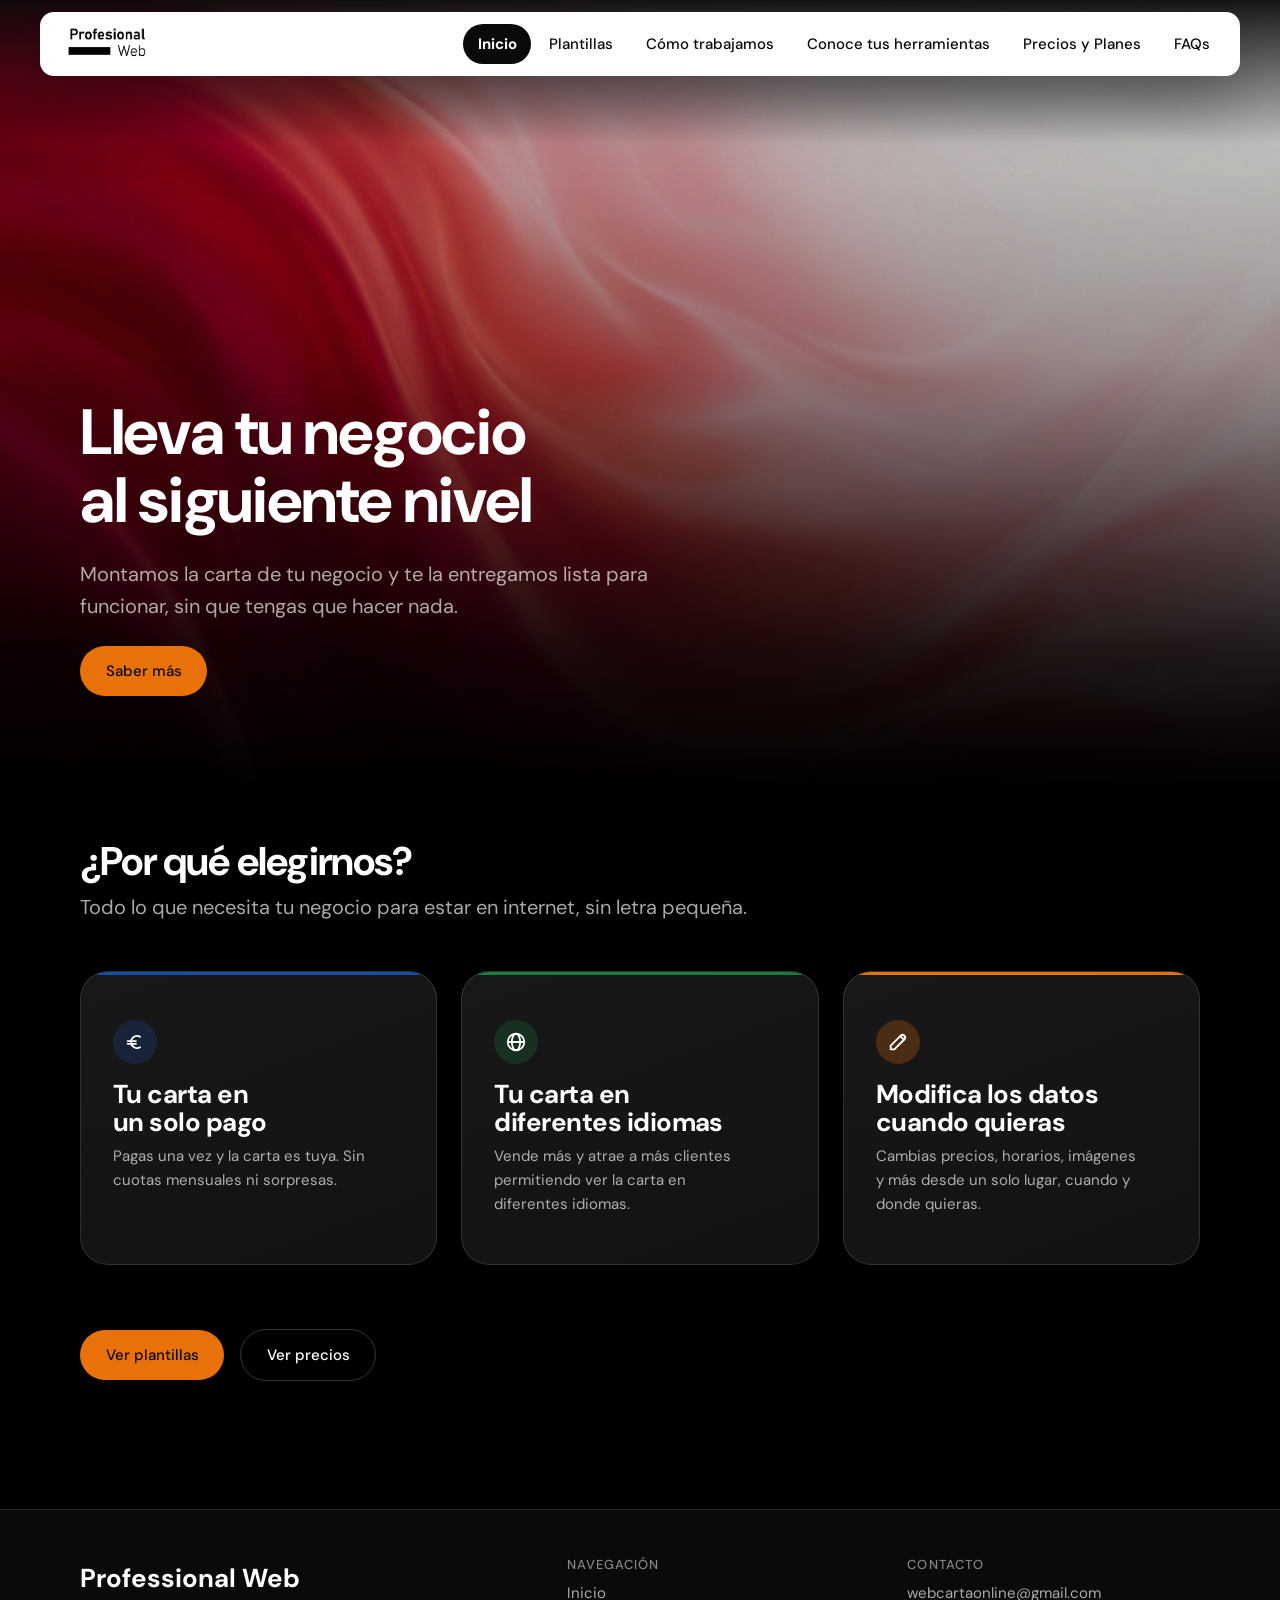
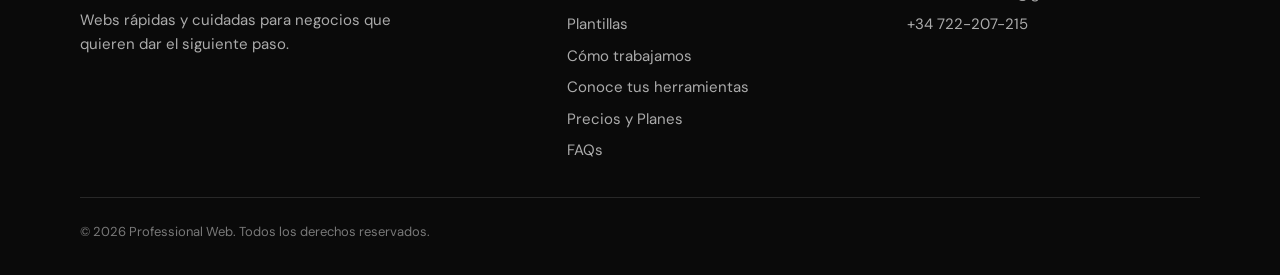
==== index.html @ a2711f3c "Componentes" ====
<!DOCTYPE html>
<html lang="es">

<head>
    <meta charset="UTF-8">
    <meta name="viewport" content="width=device-width, initial-scale=1.0">

    <title>Professional Web</title>
    <meta name="description" content="Lleva tu negocio al siguiente nivel creando una carta accesible en cualquier momento.">
    <meta name="theme-color" content="#0a0a0a">

    <!-- Favicon: .ico para compatibilidad amplia, .png para pantallas de alta densidad -->
    <link rel="icon" href="Recursos/img/Logo/favicon.ico" sizes="32x32">
    <link rel="icon" href="Recursos/img/Logo/favicon.png" type="image/png">
    <link rel="apple-touch-icon" href="Recursos/img/Logo/favicon.png">

    <link rel="preconnect" href="https://fonts.googleapis.com">
    <link rel="preconnect" href="https://fonts.gstatic.com" crossorigin>
    <link rel="stylesheet"
        href="https://fonts.googleapis.com/css2?family=DM+Sans:opsz,wght@9..40,400;9..40,500;9..40,700&display=swap">

    <link rel="stylesheet" href="index.css">

    <!-- Guardián de la animación de entrada: marca el documento antes de pintar
         para que no haya parpadeo. Si el navegador no soporta IntersectionObserver
         o se pide reducir el movimiento, no se marca y todo se ve desde el inicio. -->
    <script>
        if ("IntersectionObserver" in window &&
            !window.matchMedia("(prefers-reduced-motion: reduce)").matches) {
            document.documentElement.classList.add("js-reveal");
        }
    </script>

    <!-- Componentes compartidos (cabecera y pie). Van SIN defer para que las
         etiquetas <pw-header> y <pw-footer> se pinten junto con la página. -->
    <script src="js/components/site-data.js"></script>
    <script src="js/components/atoms.js"></script>
    <script src="js/components/molecules.js"></script>
    <script src="js/components/organisms.js"></script>

    <script src="js/navbar.js" defer></script>
    <script src="js/reveal.js" defer></script>
</head>

<body>

    <!-- Cabecera: skip-link + navbar + ventana de navegación móvil (js/components/organisms.js) -->
    <pw-header current="index.html"></pw-header>

    <main id="contenido">

        <!-- ===== Portada ============================================== -->
        <section class="hero">
            <img class="hero__media" src="Recursos/img/PortadaRecortada.png" alt="" fetchpriority="high">
            <div class="hero__veil"></div>

            <div class="hero__content container" data-reveal>
                <h1 class="hero__title">Lleva tu negocio al siguiente nivel</h1>
                <p class="hero__subtitle">
                    Montamos la carta de tu negocio y te la entregamos lista para funcionar, sin que tengas que hacer nada.
                </p>

                <a class="button button--primary" href="#por-que-elegirnos">Saber más</a>
            </div>
        </section>


<!--============= Ya confían en nosotros ===============================-->
<!--
        <section class="section" id="confian" aria-labelledby="confian-titulo">
            <div class="container section__header" data-reveal>
                <h2 class="section__title" id="confian-titulo">Ya confían en nosotros</h2>
                <p class="section__subtitle">
                    Negocios que ya trabajan con su carta hecha por nosotros.
                </p>
            </div>

            <div class="marquee">
                <div class="marquee__viewport scroller">
                    <ul class="marquee__track">
                        <li class="marquee__item">
                            <a class="marquee__card" href="https://webcartaonline.github.io/FusionCafe/"
                                target="_blank" rel="noopener noreferrer"
                                aria-label="Ver la carta de Fusión Café (se abre en una pestaña nueva)">
                                <img class="marquee__media" src="Recursos/img/FusionCafe/FusionCafeCartel.png"
                                    alt="Fusión Café" loading="lazy">
                            </a>
                        </li>
                        <li class="marquee__item">
                            <a class="marquee__card" href="https://webcartaonline.github.io/ElParkeLoungeBar/index.html"
                                target="_blank" rel="noopener noreferrer"
                                aria-label="Ver la carta de El Parke Lounge Bar (se abre en una pestaña nueva)">
                                <img class="marquee__media"
                                    src="Recursos/img/ParkeLoungueBar/cartelElParkeLoungeBar.png"
                                    alt="El Parke Lounge Bar" loading="lazy">
                            </a>
                        </li>
                        <li class="marquee__item">
                            <div class="marquee__card marquee__card--invite">FALTAS TÚ</div>
                        </li>
                    </ul>
                </div>
            </div>
        </section>
-->

        <!-- ===== Por qué elegirnos ==================================== -->
        <section class="section section--tight" id="por-que-elegirnos" aria-labelledby="elegirnos-titulo">
            <div class="container">
                <div class="section__header" data-reveal>
                    <h2 class="section__title" id="elegirnos-titulo">¿Por qué elegirnos?</h2>
                    <p class="section__subtitle">
                        Todo lo que necesita tu negocio para estar en internet, sin letra pequeña.
                    </p>
                </div>

                <div class="features">

                    <article class="feature feature--blue" data-reveal>
                        <span class="feature__icon">
                            <svg viewBox="0 0 24 24" fill="none" stroke="currentColor" stroke-width="2"
                                stroke-linecap="round" stroke-linejoin="round" aria-hidden="true" focusable="false">
                                <path d="M17.5 6.2A6.5 6.5 0 0 0 7.8 11" />
                                <path d="M7.8 13a6.5 6.5 0 0 0 9.7 4.8" />
                                <path d="M4 11h9" />
                                <path d="M4 14h9" />
                            </svg>
                        </span>
                        <h3 class="feature__title">Tu carta en un solo pago</h3>
                        <p class="feature__text">
                            Pagas una vez y la carta es tuya. Sin cuotas mensuales ni sorpresas.
                        </p>
                    </article>

                    <article class="feature feature--green" data-reveal>
                        <span class="feature__icon">
                            <svg viewBox="0 0 24 24" fill="none" stroke="currentColor" stroke-width="2"
                                stroke-linecap="round" stroke-linejoin="round" aria-hidden="true" focusable="false">
                                <circle cx="12" cy="12" r="9" />
                                <path d="M3 12h18" />
                                <ellipse cx="12" cy="12" rx="4.5" ry="9" />
                            </svg>
                        </span>
                        <h3 class="feature__title">Tu carta en diferentes idiomas</h3>
                        <p class="feature__text">
                            Vende más y atrae a más clientes permitiendo ver la carta en diferentes idiomas.
                        </p>
                    </article>

                    <article class="feature feature--orange" data-reveal>
                        <span class="feature__icon">
                            <svg viewBox="0 0 24 24" fill="none" stroke="currentColor" stroke-width="2"
                                stroke-linecap="round" stroke-linejoin="round" aria-hidden="true" focusable="false">
                                <path d="M4 20h4L19 9a2.83 2.83 0 0 0-4-4L4 16v4Z" />
                                <path d="m14.5 5.5 4 4" />
                            </svg>
                        </span>
                        <h3 class="feature__title">Modifica los datos cuando quieras</h3>
                        <p class="feature__text">
                            Cambias precios, horarios, imágenes y más desde un solo lugar, cuando y donde quieras.
                        </p>
                    </article>

                </div>

                <div class="button-row" data-reveal>
                    <a class="button button--primary" href="plantillas.html">Ver plantillas</a>
                    <a class="button button--ghost" href="precios.html">Ver precios</a>
                </div>
            </div>
        </section>

    </main>

    <!-- Pie (js/components/organisms.js) -->
    <pw-footer></pw-footer>

</body>

</html>
---- index.css ----
/* ==========================================================================
   PROFESSIONAL WEB — Punto de entrada de estilos.
   Orden de cascada: tokens → base → layout → componentes.
   Cada página solo necesita enlazar este archivo.
   ========================================================================== */

@layer tokens, base, layout, components;

@import url("css/tokens.css") layer(tokens);
@import url("css/base.css") layer(base);
@import url("css/layout.css") layer(layout);

@import url("css/components/button.css") layer(components);
@import url("css/components/navbar.css") layer(components);
@import url("css/components/page-menu.css") layer(components);
@import url("css/components/hero.css") layer(components);
@import url("css/components/marquee.css") layer(components);
@import url("css/components/feature.css") layer(components);
@import url("css/components/page-header.css") layer(components);
@import url("css/components/gallery.css") layer(components);
@import url("css/components/anatomy.css") layer(components);
@import url("css/components/step.css") layer(components);
@import url("css/components/plan.css") layer(components);
@import url("css/components/table.css") layer(components);
@import url("css/components/faq.css") layer(components);
@import url("css/components/cta.css") layer(components);
@import url("css/components/tools.css") layer(components);
@import url("css/components/footer.css") layer(components);
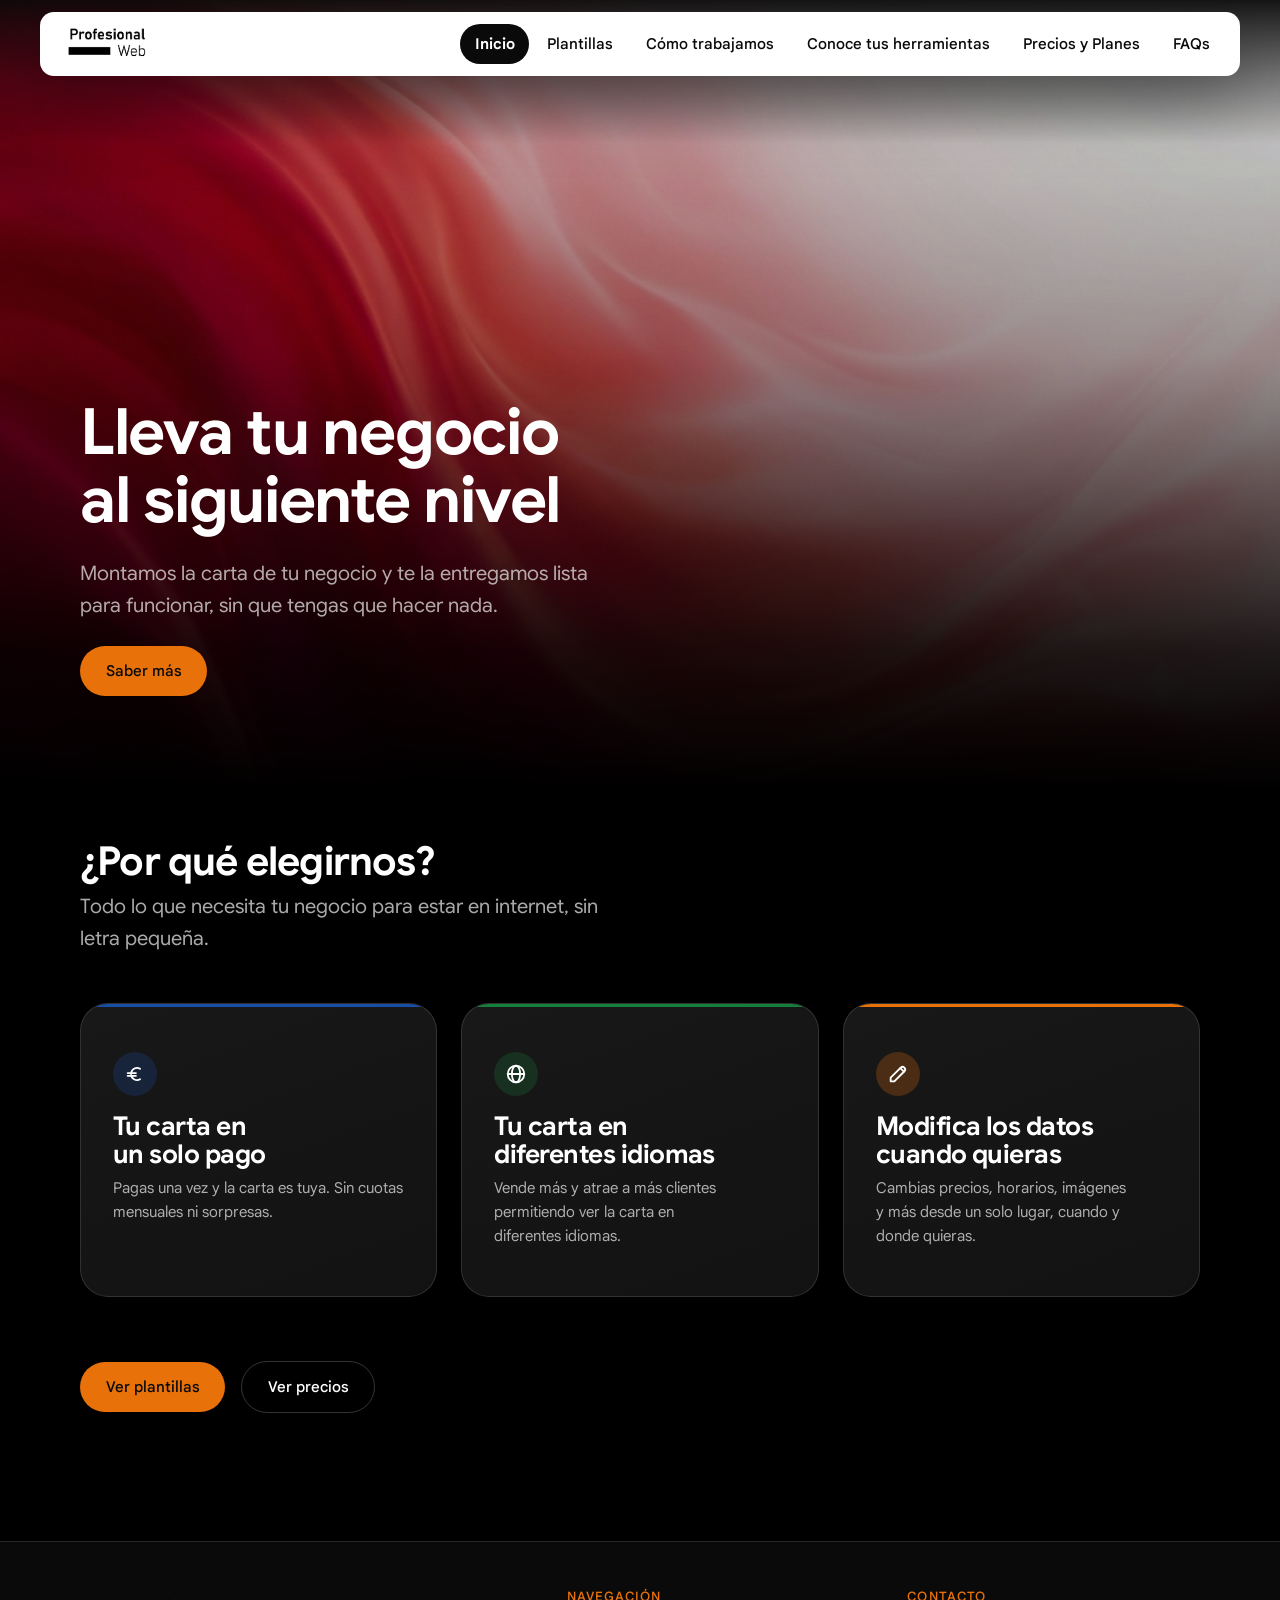
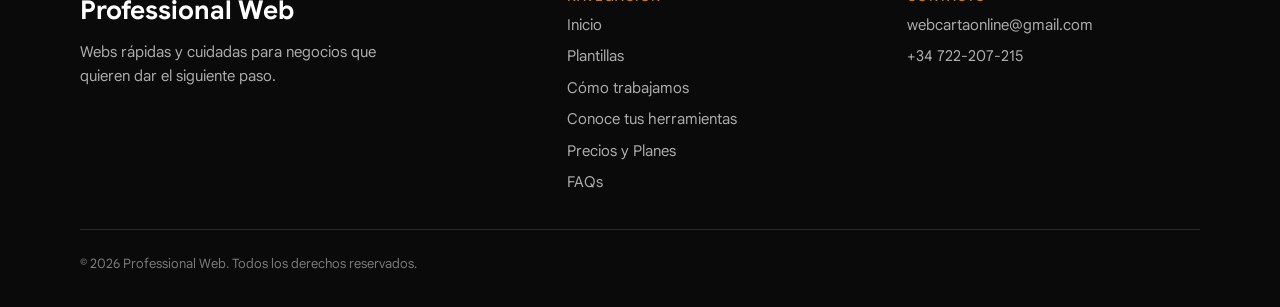
==== commit 859d1555: "google font instalado" ====
--- a/index.html
+++ b/index.html
@@ -14,10 +14,8 @@
     <link rel="icon" href="Recursos/img/Logo/favicon.png" type="image/png">
     <link rel="apple-touch-icon" href="Recursos/img/Logo/favicon.png">
 
-    <link rel="preconnect" href="https://fonts.googleapis.com">
-    <link rel="preconnect" href="https://fonts.gstatic.com" crossorigin>
-    <link rel="stylesheet"
-        href="https://fonts.googleapis.com/css2?family=DM+Sans:opsz,wght@9..40,400;9..40,500;9..40,700&display=swap">
+    <!-- Google Sans servida desde el propio dominio (sin peticiones a Google) -->
+    <link rel="preload" href="Recursos/fonts/GoogleSans-Variable.woff2" as="font" type="font/woff2" crossorigin>
 
     <link rel="stylesheet" href="index.css">
 
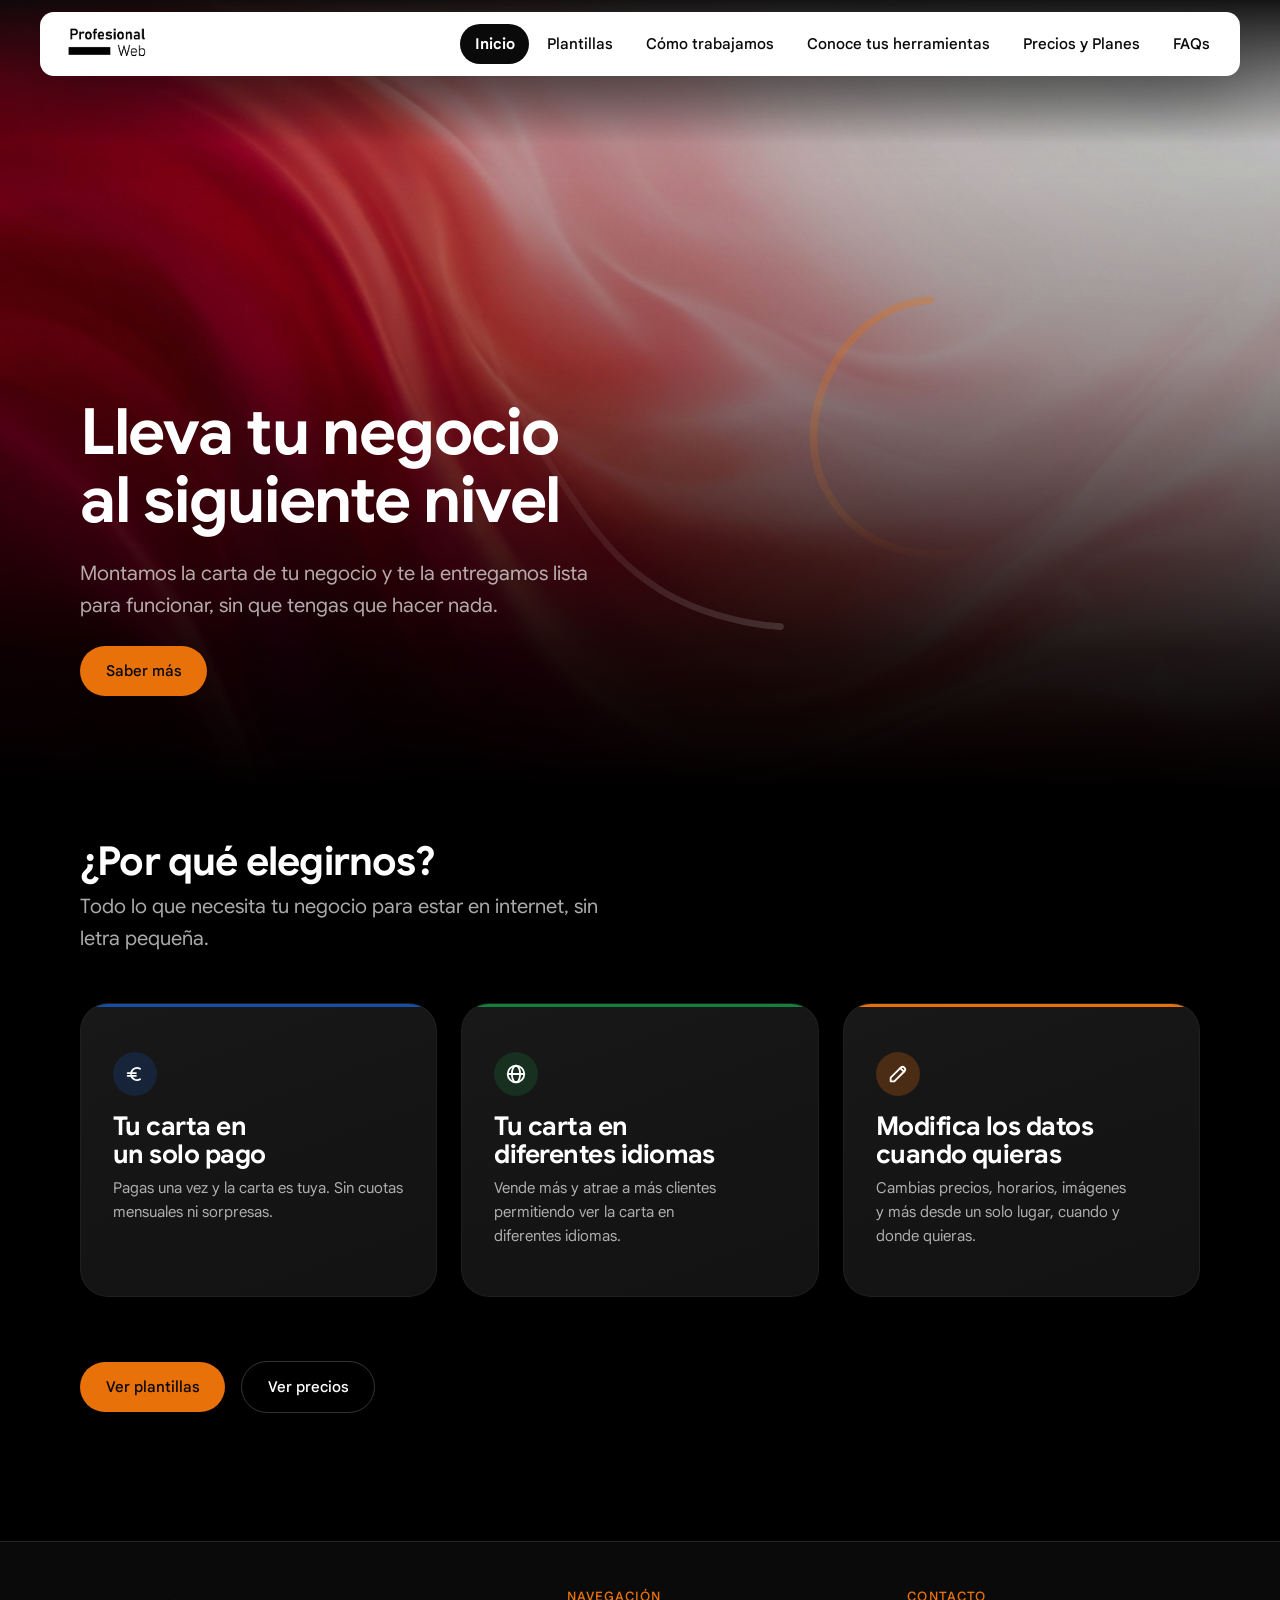
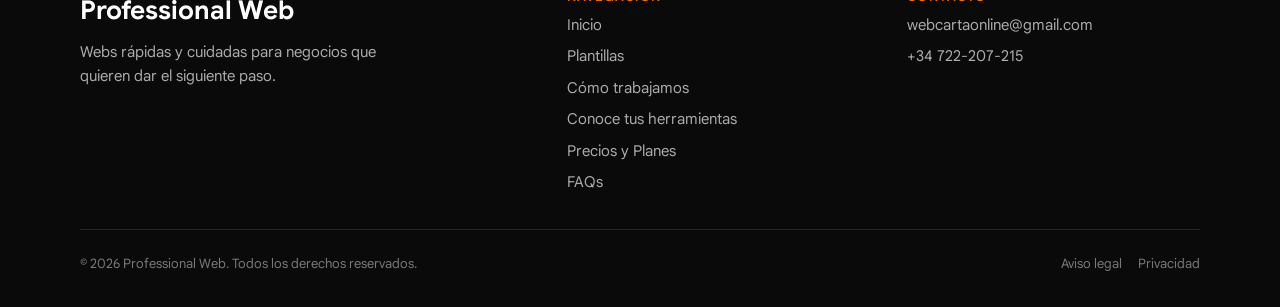
==== commit 2eaffcfb: "Animaciónes" ====
--- a/index.html
+++ b/index.html
@@ -38,6 +38,8 @@
 
     <script src="js/navbar.js" defer></script>
     <script src="js/reveal.js" defer></script>
+    <script src="js/background-lines.js" defer></script>
+    <script src="js/card-glow.js" defer></script>
 </head>
 
 <body>
--- a/index.css
+++ b/index.css
@@ -25,4 +25,19 @@
 @import url("css/components/faq.css") layer(components);
 @import url("css/components/cta.css") layer(components);
 @import url("css/components/tools.css") layer(components);
+@import url("css/components/legal.css") layer(components);
 @import url("css/components/footer.css") layer(components);
+@import url("css/components/glow.css") layer(components);
+
+/* Fondo negro fuera de las capas y con más especificidad: al ser <main>
+   transparente (líneas de fondo), garantiza el negro (en <html>) aunque un visor
+   externo intente anular el fondo de html/body. */
+:root:root {
+    background-color: #000000;
+}
+
+/* El body NO debe pintar fondo propio: taparía la portada y las líneas,
+   que están en capas negativas (z-index < 0). */
+:root:root body {
+    background-color: transparent;
+}
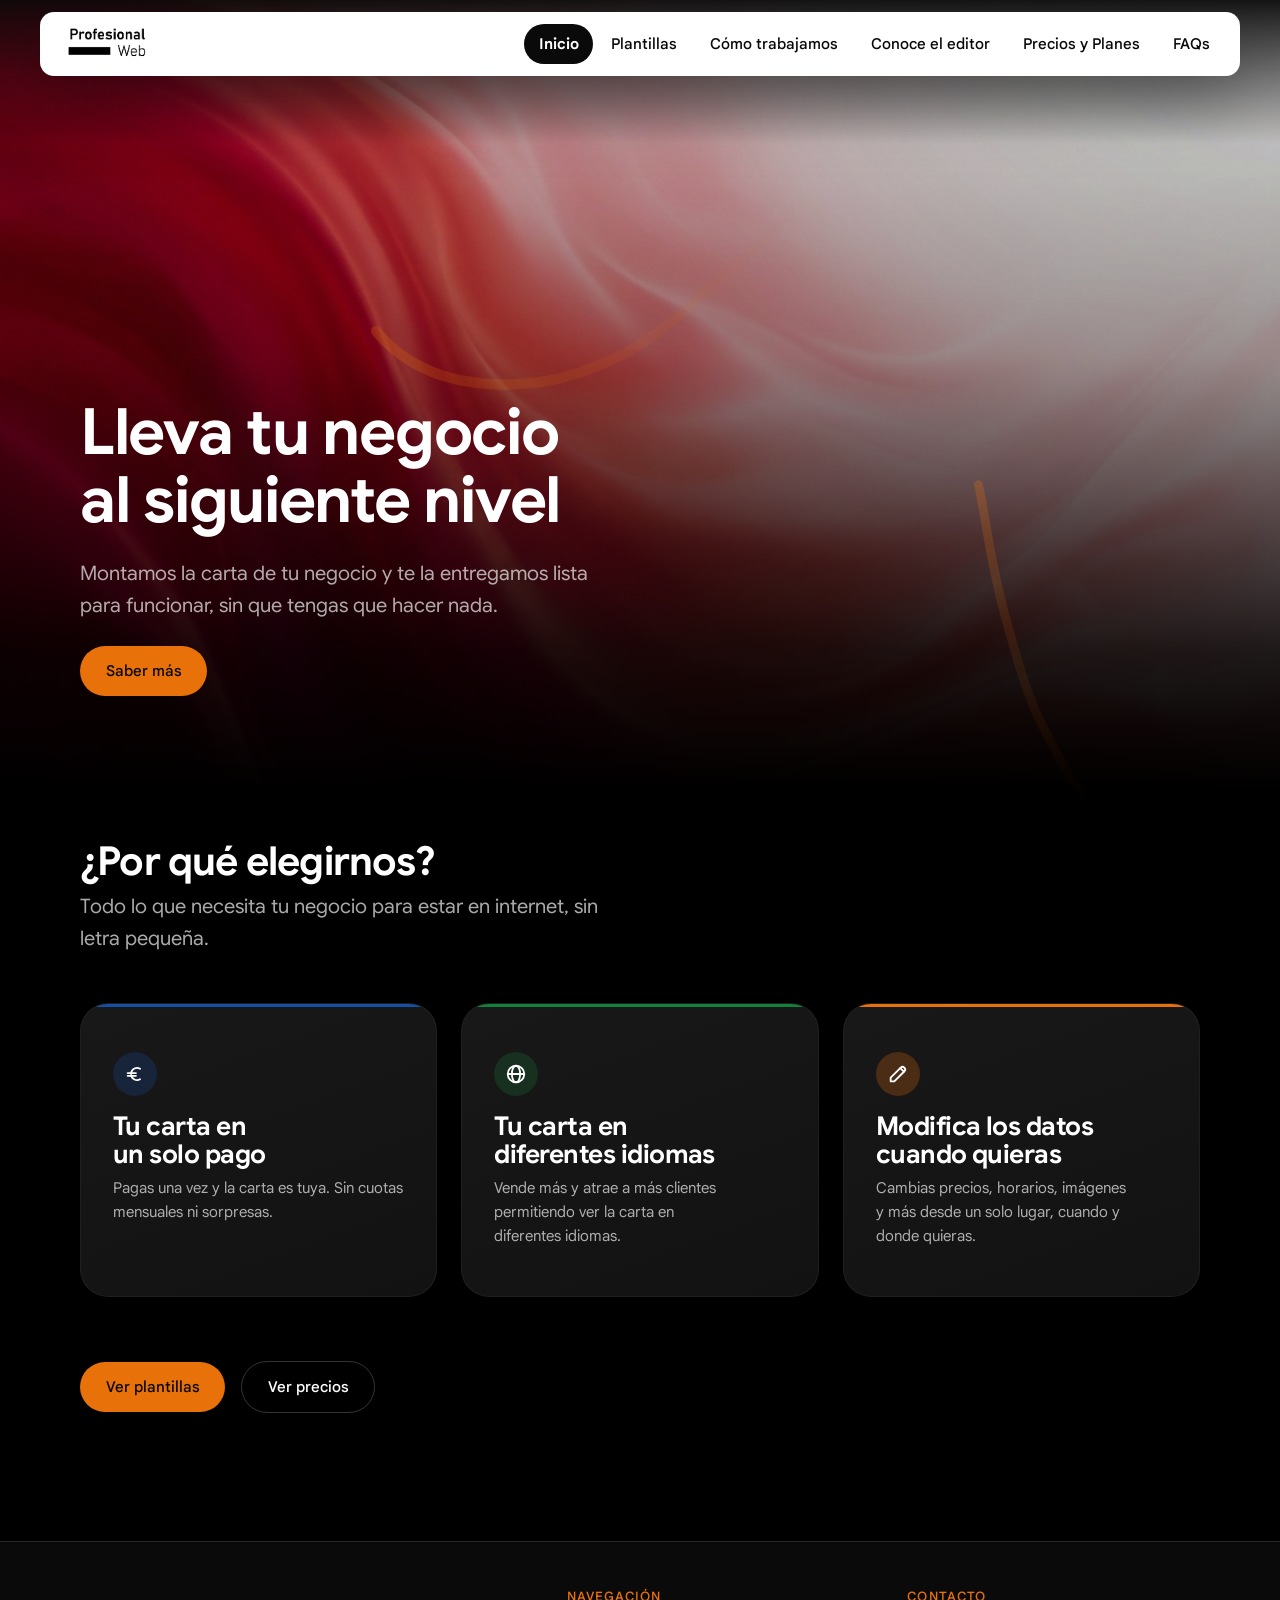
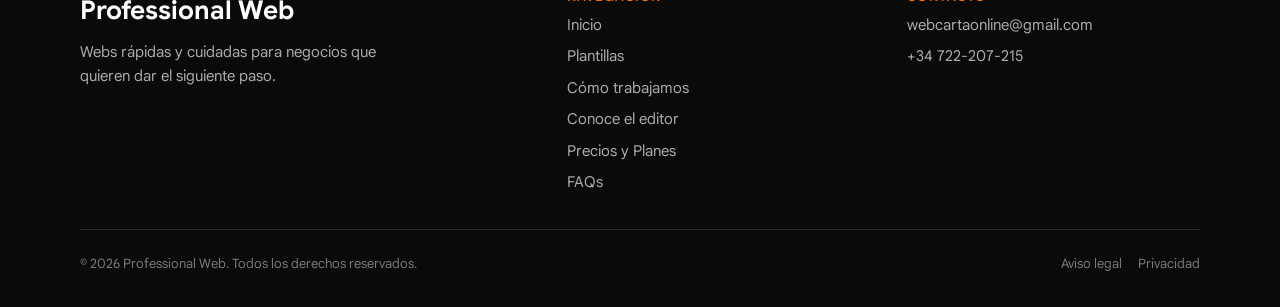
==== commit 482289f9: "Redirige la dirección de GitHub Pages al dominio webcartaonline.com Co-Authored-By: Claude Opus 5.5 " ====
--- a/index.html
+++ b/index.html
@@ -3,6 +3,7 @@
 
 <head>
     <meta charset="UTF-8">
+    <script src="js/redireccion.js"></script>
     <meta name="viewport" content="width=device-width, initial-scale=1.0">
 
     <title>Professional Web</title>
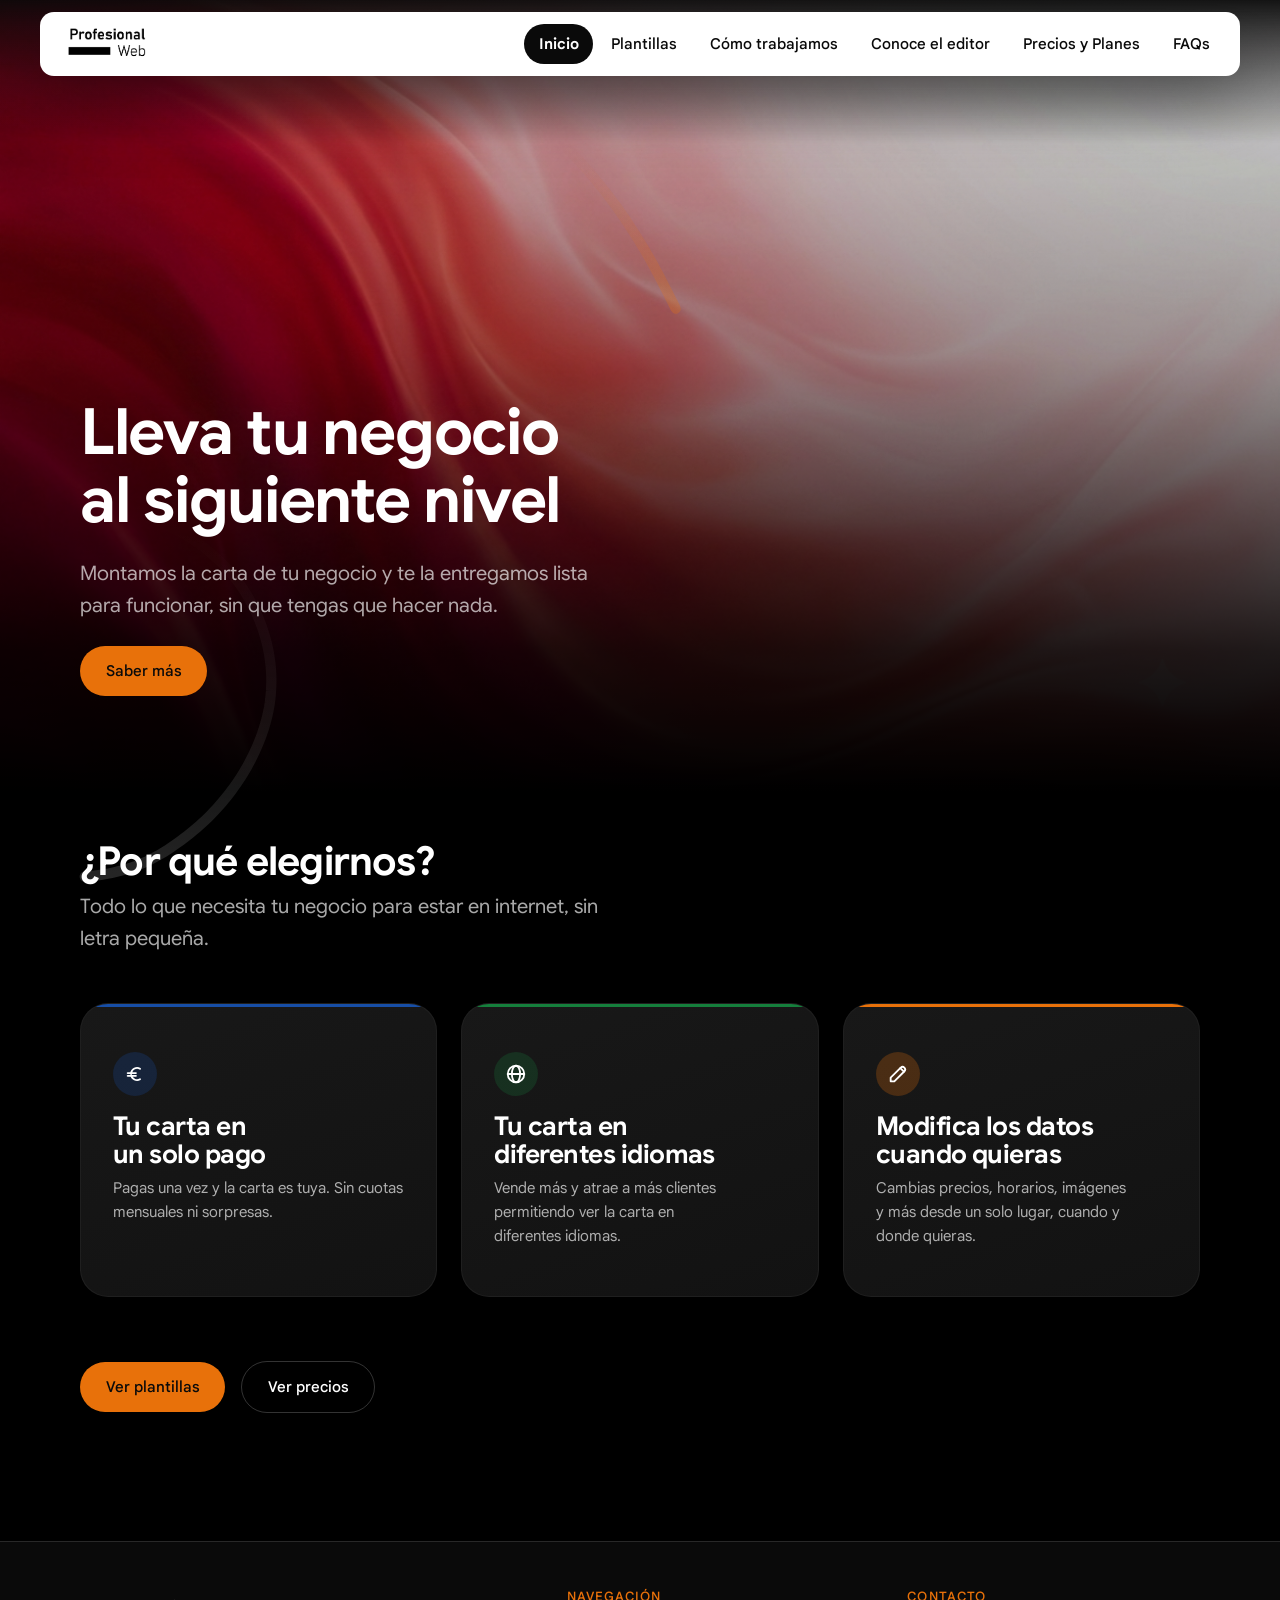
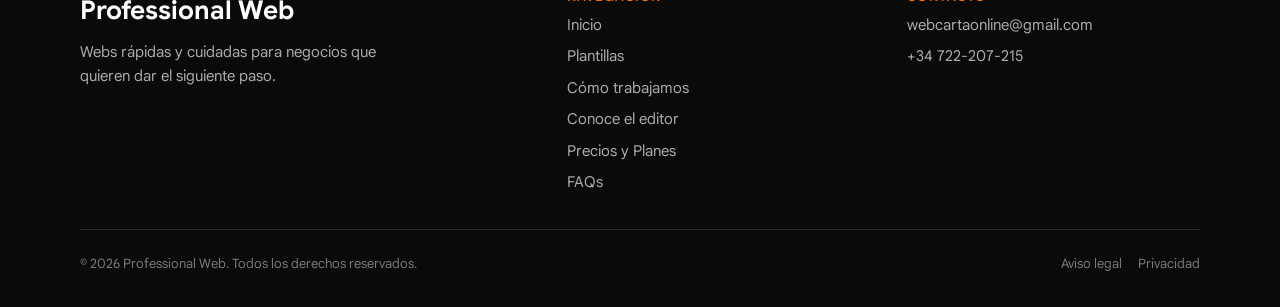
==== commit 86147e0a: "Renombre de información para google" ====
--- a/index.html
+++ b/index.html
@@ -6,7 +6,7 @@
     <script src="js/redireccion.js"></script>
     <meta name="viewport" content="width=device-width, initial-scale=1.0">
 
-    <title>Professional Web</title>
+    <title>webcartaonline</title>
     <meta name="description" content="Lleva tu negocio al siguiente nivel creando una carta accesible en cualquier momento.">
     <meta name="theme-color" content="#0a0a0a">
 
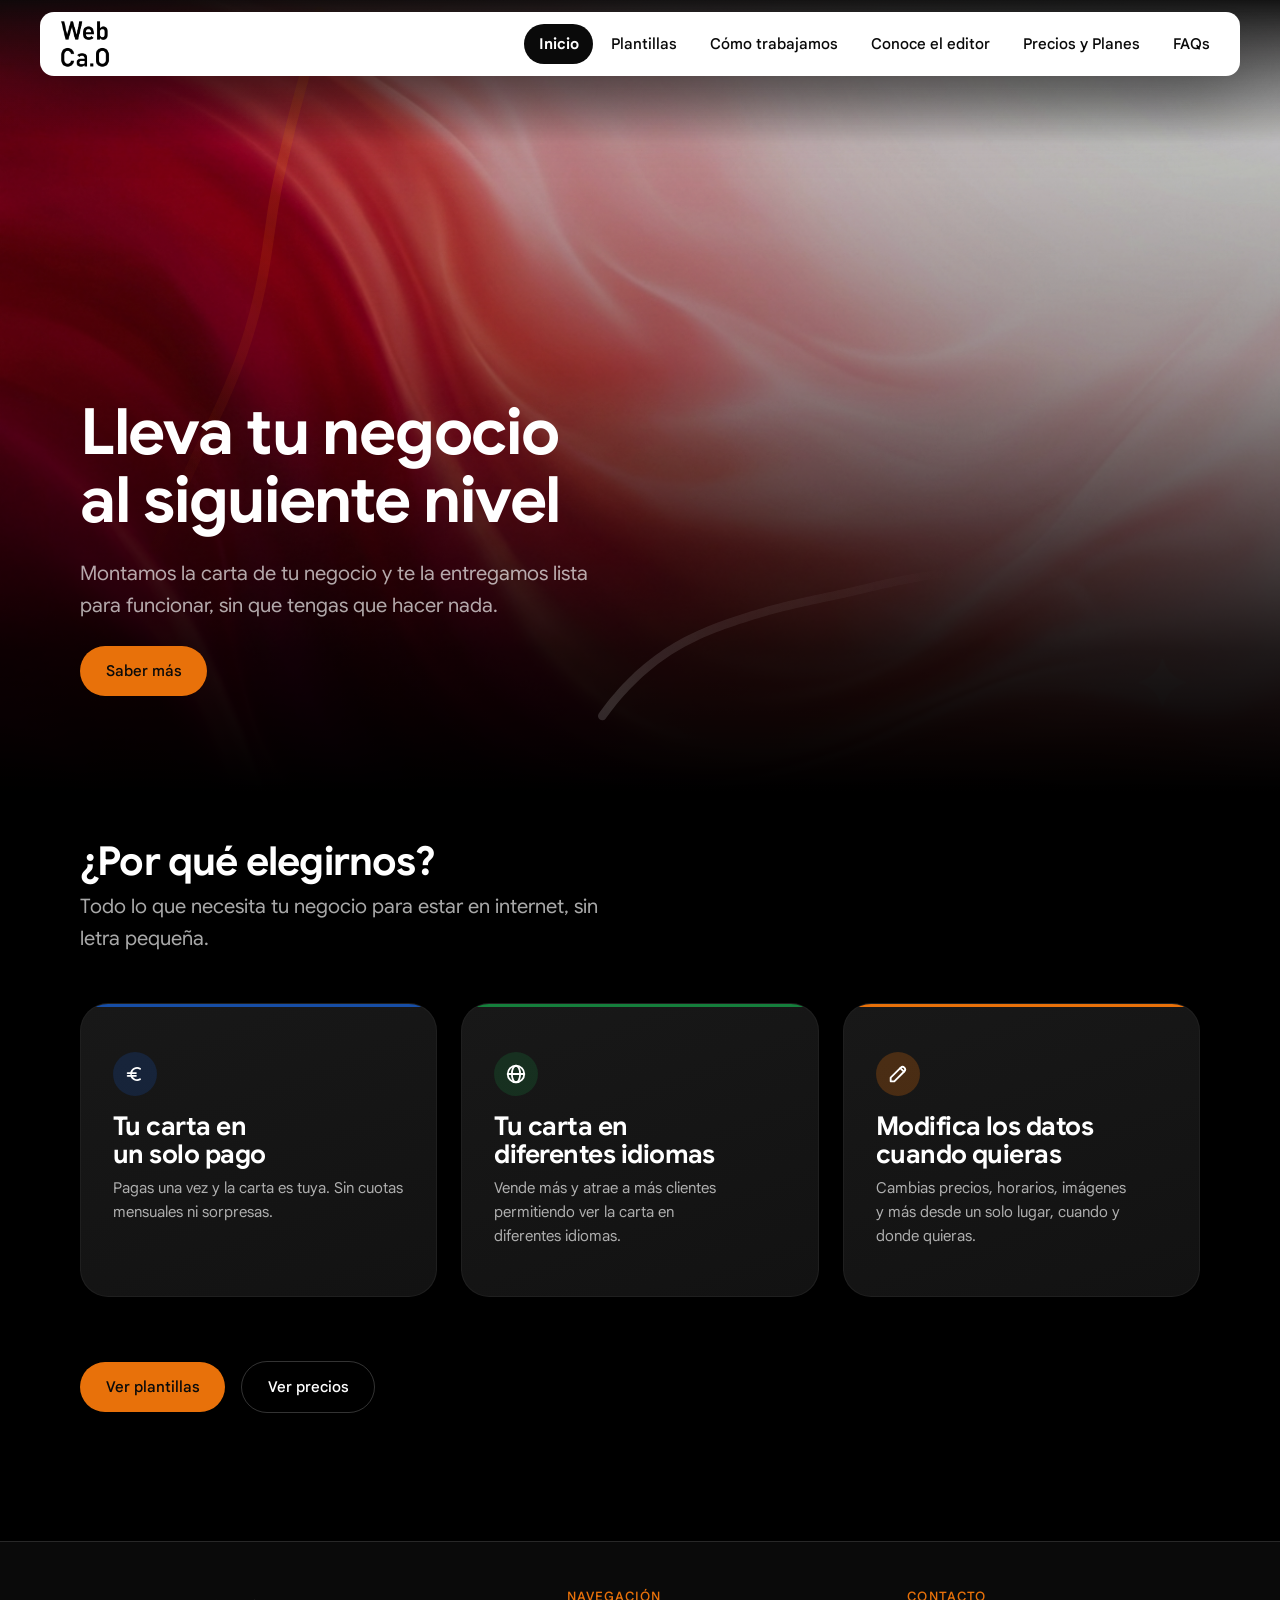
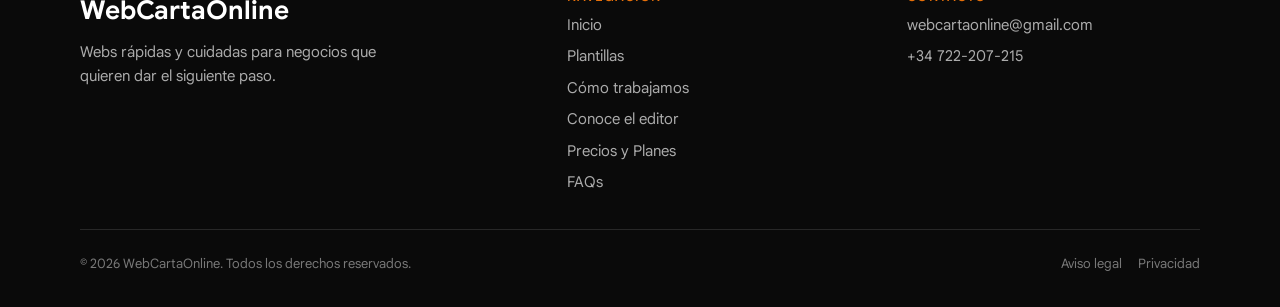
==== commit c41eb052: "Cambia textos, logo, favicon y prefijos internos a WebCartaOnline Co-Authored-By: Claude Opus 5.5 <n" ====
--- a/index.html
+++ b/index.html
@@ -6,7 +6,7 @@
     <script src="js/redireccion.js"></script>
     <meta name="viewport" content="width=device-width, initial-scale=1.0">
 
-    <title>webcartaonline</title>
+    <title>WebCartaOnline</title>
     <meta name="description" content="Lleva tu negocio al siguiente nivel creando una carta accesible en cualquier momento.">
     <meta name="theme-color" content="#0a0a0a">
 
@@ -31,7 +31,7 @@
     </script>
 
     <!-- Componentes compartidos (cabecera y pie). Van SIN defer para que las
-         etiquetas <pw-header> y <pw-footer> se pinten junto con la página. -->
+         etiquetas <wco-header> y <wco-footer> se pinten junto con la página. -->
     <script src="js/components/site-data.js"></script>
     <script src="js/components/atoms.js"></script>
     <script src="js/components/molecules.js"></script>
@@ -46,7 +46,7 @@
 <body>
 
     <!-- Cabecera: skip-link + navbar + ventana de navegación móvil (js/components/organisms.js) -->
-    <pw-header current="index.html"></pw-header>
+    <wco-header current="index.html"></wco-header>
 
     <main id="contenido">
 
@@ -174,7 +174,7 @@
     </main>
 
     <!-- Pie (js/components/organisms.js) -->
-    <pw-footer></pw-footer>
+    <wco-footer></wco-footer>
 
 </body>
 
--- a/index.css
+++ b/index.css
@@ -1,5 +1,5 @@
 /* ==========================================================================
-   PROFESSIONAL WEB — Punto de entrada de estilos.
+   WEBCARTAONLINE — Punto de entrada de estilos.
    Orden de cascada: tokens → base → layout → componentes.
    Cada página solo necesita enlazar este archivo.
    ========================================================================== */
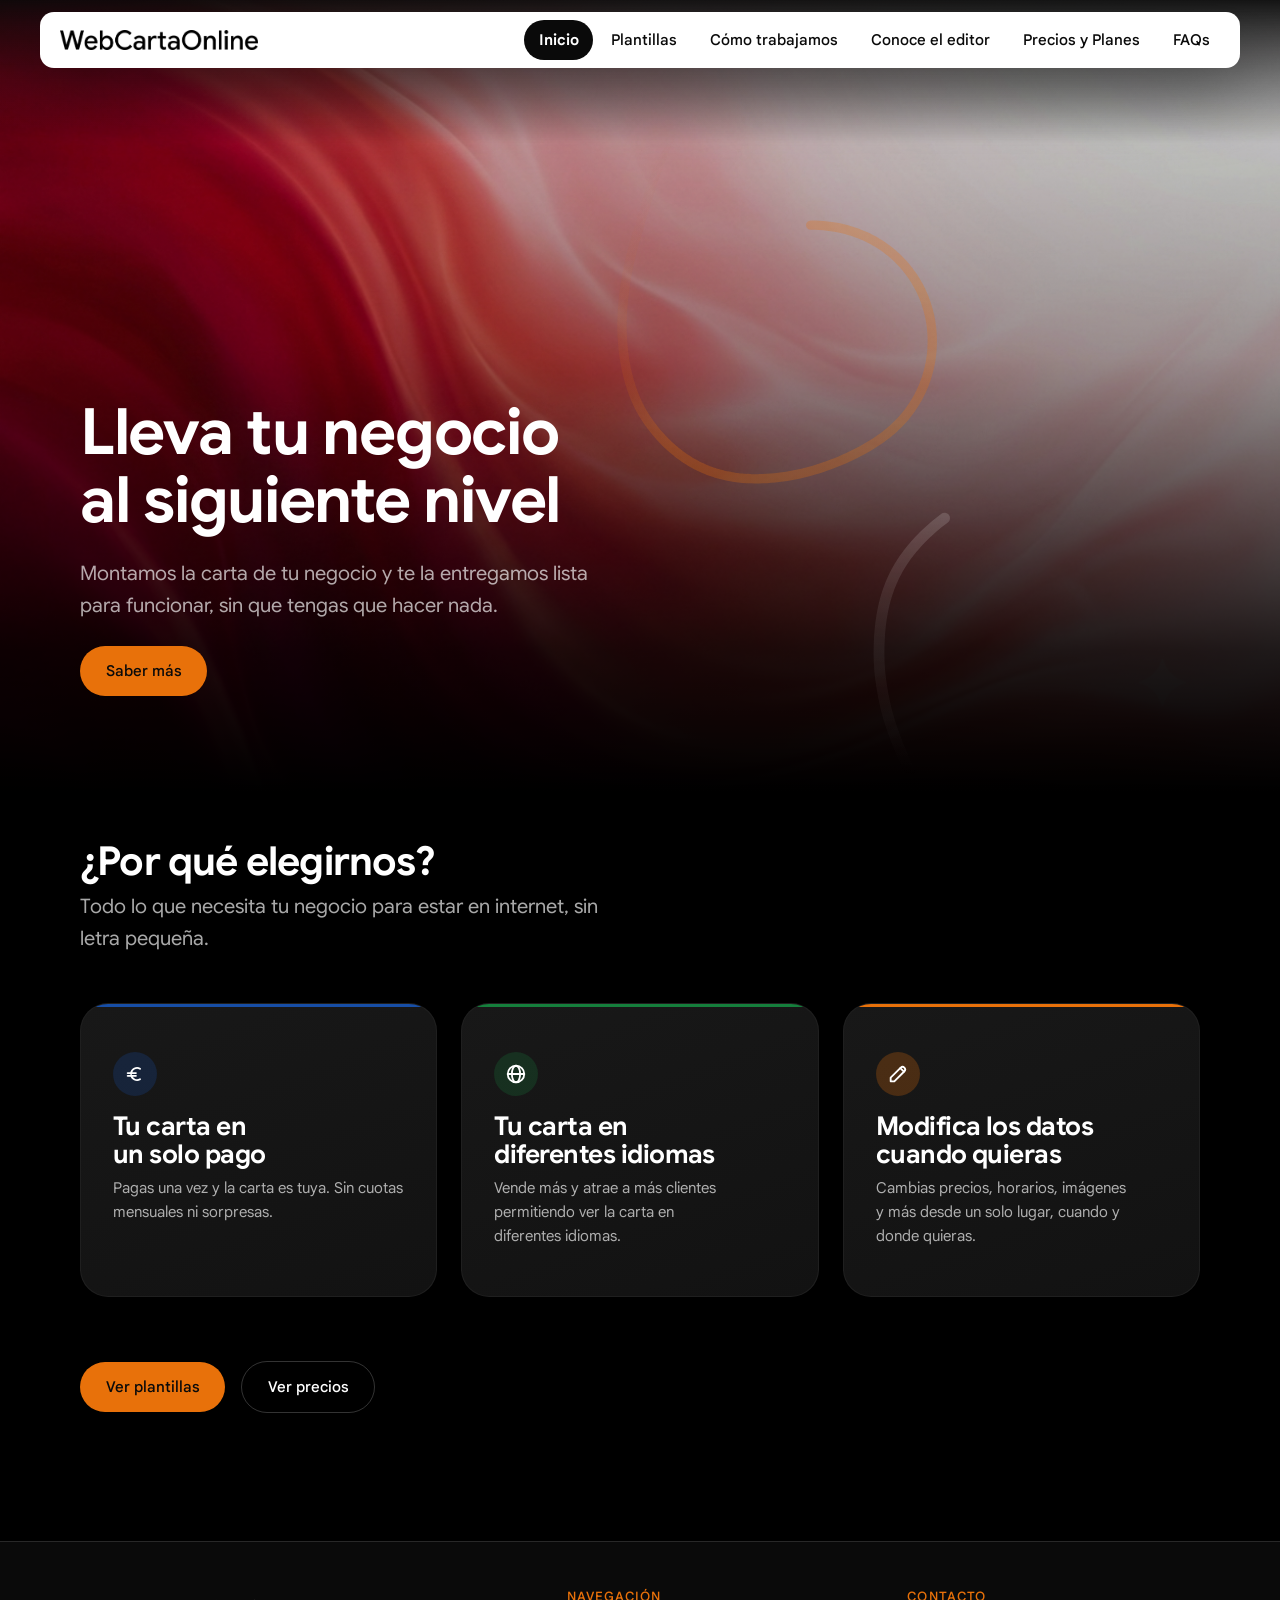
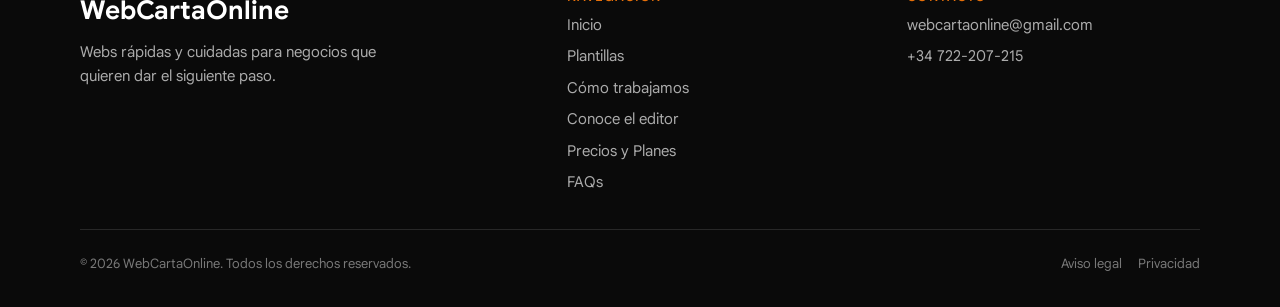
==== commit a79cf048: "Arregla la barra que no salía por la caché y pone el logotipo de texto Cloudflare guarda CSS, JS e i" ====
--- a/index.html
+++ b/index.html
@@ -3,7 +3,7 @@
 
 <head>
     <meta charset="UTF-8">
-    <script src="js/redireccion.js"></script>
+    <script src="js/redireccion.js?v=2026-11-02"></script>
     <meta name="viewport" content="width=device-width, initial-scale=1.0">
 
     <title>WebCartaOnline</title>
@@ -11,14 +11,14 @@
     <meta name="theme-color" content="#0a0a0a">
 
     <!-- Favicon: .ico para compatibilidad amplia, .png para pantallas de alta densidad -->
-    <link rel="icon" href="Recursos/img/Logo/favicon.ico" sizes="32x32">
-    <link rel="icon" href="Recursos/img/Logo/favicon.png" type="image/png">
-    <link rel="apple-touch-icon" href="Recursos/img/Logo/favicon.png">
+    <link rel="icon" href="Recursos/img/Logo/favicon.ico?v=2026-11-02" sizes="32x32">
+    <link rel="icon" href="Recursos/img/Logo/favicon.png?v=2026-11-02" type="image/png">
+    <link rel="apple-touch-icon" href="Recursos/img/Logo/favicon.png?v=2026-11-02">
 
     <!-- Google Sans servida desde el propio dominio (sin peticiones a Google) -->
     <link rel="preload" href="Recursos/fonts/GoogleSans-Variable.woff2" as="font" type="font/woff2" crossorigin>
 
-    <link rel="stylesheet" href="index.css">
+    <link rel="stylesheet" href="index.css?v=2026-11-02">
 
     <!-- Guardián de la animación de entrada: marca el documento antes de pintar
          para que no haya parpadeo. Si el navegador no soporta IntersectionObserver
@@ -32,15 +32,15 @@
 
     <!-- Componentes compartidos (cabecera y pie). Van SIN defer para que las
          etiquetas <wco-header> y <wco-footer> se pinten junto con la página. -->
-    <script src="js/components/site-data.js"></script>
-    <script src="js/components/atoms.js"></script>
-    <script src="js/components/molecules.js"></script>
-    <script src="js/components/organisms.js"></script>
+    <script src="js/components/site-data.js?v=2026-11-02"></script>
+    <script src="js/components/atoms.js?v=2026-11-02"></script>
+    <script src="js/components/molecules.js?v=2026-11-02"></script>
+    <script src="js/components/organisms.js?v=2026-11-02"></script>
 
-    <script src="js/navbar.js" defer></script>
-    <script src="js/reveal.js" defer></script>
-    <script src="js/background-lines.js" defer></script>
-    <script src="js/card-glow.js" defer></script>
+    <script src="js/navbar.js?v=2026-11-02" defer></script>
+    <script src="js/reveal.js?v=2026-11-02" defer></script>
+    <script src="js/background-lines.js?v=2026-11-02" defer></script>
+    <script src="js/card-glow.js?v=2026-11-02" defer></script>
 </head>
 
 <body>
--- a/index.css
+++ b/index.css
@@ -6,28 +6,28 @@
 
 @layer tokens, base, layout, components;
 
-@import url("css/tokens.css") layer(tokens);
-@import url("css/base.css") layer(base);
-@import url("css/layout.css") layer(layout);
+@import url("css/tokens.css?v=2026-11-02") layer(tokens);
+@import url("css/base.css?v=2026-11-02") layer(base);
+@import url("css/layout.css?v=2026-11-02") layer(layout);
 
-@import url("css/components/button.css") layer(components);
-@import url("css/components/navbar.css") layer(components);
-@import url("css/components/page-menu.css") layer(components);
-@import url("css/components/hero.css") layer(components);
-@import url("css/components/marquee.css") layer(components);
-@import url("css/components/feature.css") layer(components);
-@import url("css/components/page-header.css") layer(components);
-@import url("css/components/gallery.css") layer(components);
-@import url("css/components/anatomy.css") layer(components);
-@import url("css/components/step.css") layer(components);
-@import url("css/components/plan.css") layer(components);
-@import url("css/components/table.css") layer(components);
-@import url("css/components/faq.css") layer(components);
-@import url("css/components/cta.css") layer(components);
-@import url("css/components/tools.css") layer(components);
-@import url("css/components/legal.css") layer(components);
-@import url("css/components/footer.css") layer(components);
-@import url("css/components/glow.css") layer(components);
+@import url("css/components/button.css?v=2026-11-02") layer(components);
+@import url("css/components/navbar.css?v=2026-11-02") layer(components);
+@import url("css/components/page-menu.css?v=2026-11-02") layer(components);
+@import url("css/components/hero.css?v=2026-11-02") layer(components);
+@import url("css/components/marquee.css?v=2026-11-02") layer(components);
+@import url("css/components/feature.css?v=2026-11-02") layer(components);
+@import url("css/components/page-header.css?v=2026-11-02") layer(components);
+@import url("css/components/gallery.css?v=2026-11-02") layer(components);
+@import url("css/components/anatomy.css?v=2026-11-02") layer(components);
+@import url("css/components/step.css?v=2026-11-02") layer(components);
+@import url("css/components/plan.css?v=2026-11-02") layer(components);
+@import url("css/components/table.css?v=2026-11-02") layer(components);
+@import url("css/components/faq.css?v=2026-11-02") layer(components);
+@import url("css/components/cta.css?v=2026-11-02") layer(components);
+@import url("css/components/tools.css?v=2026-11-02") layer(components);
+@import url("css/components/legal.css?v=2026-11-02") layer(components);
+@import url("css/components/footer.css?v=2026-11-02") layer(components);
+@import url("css/components/glow.css?v=2026-11-02") layer(components);
 
 /* Fondo negro fuera de las capas y con más especificidad: al ser <main>
    transparente (líneas de fondo), garantiza el negro (en <html>) aunque un visor
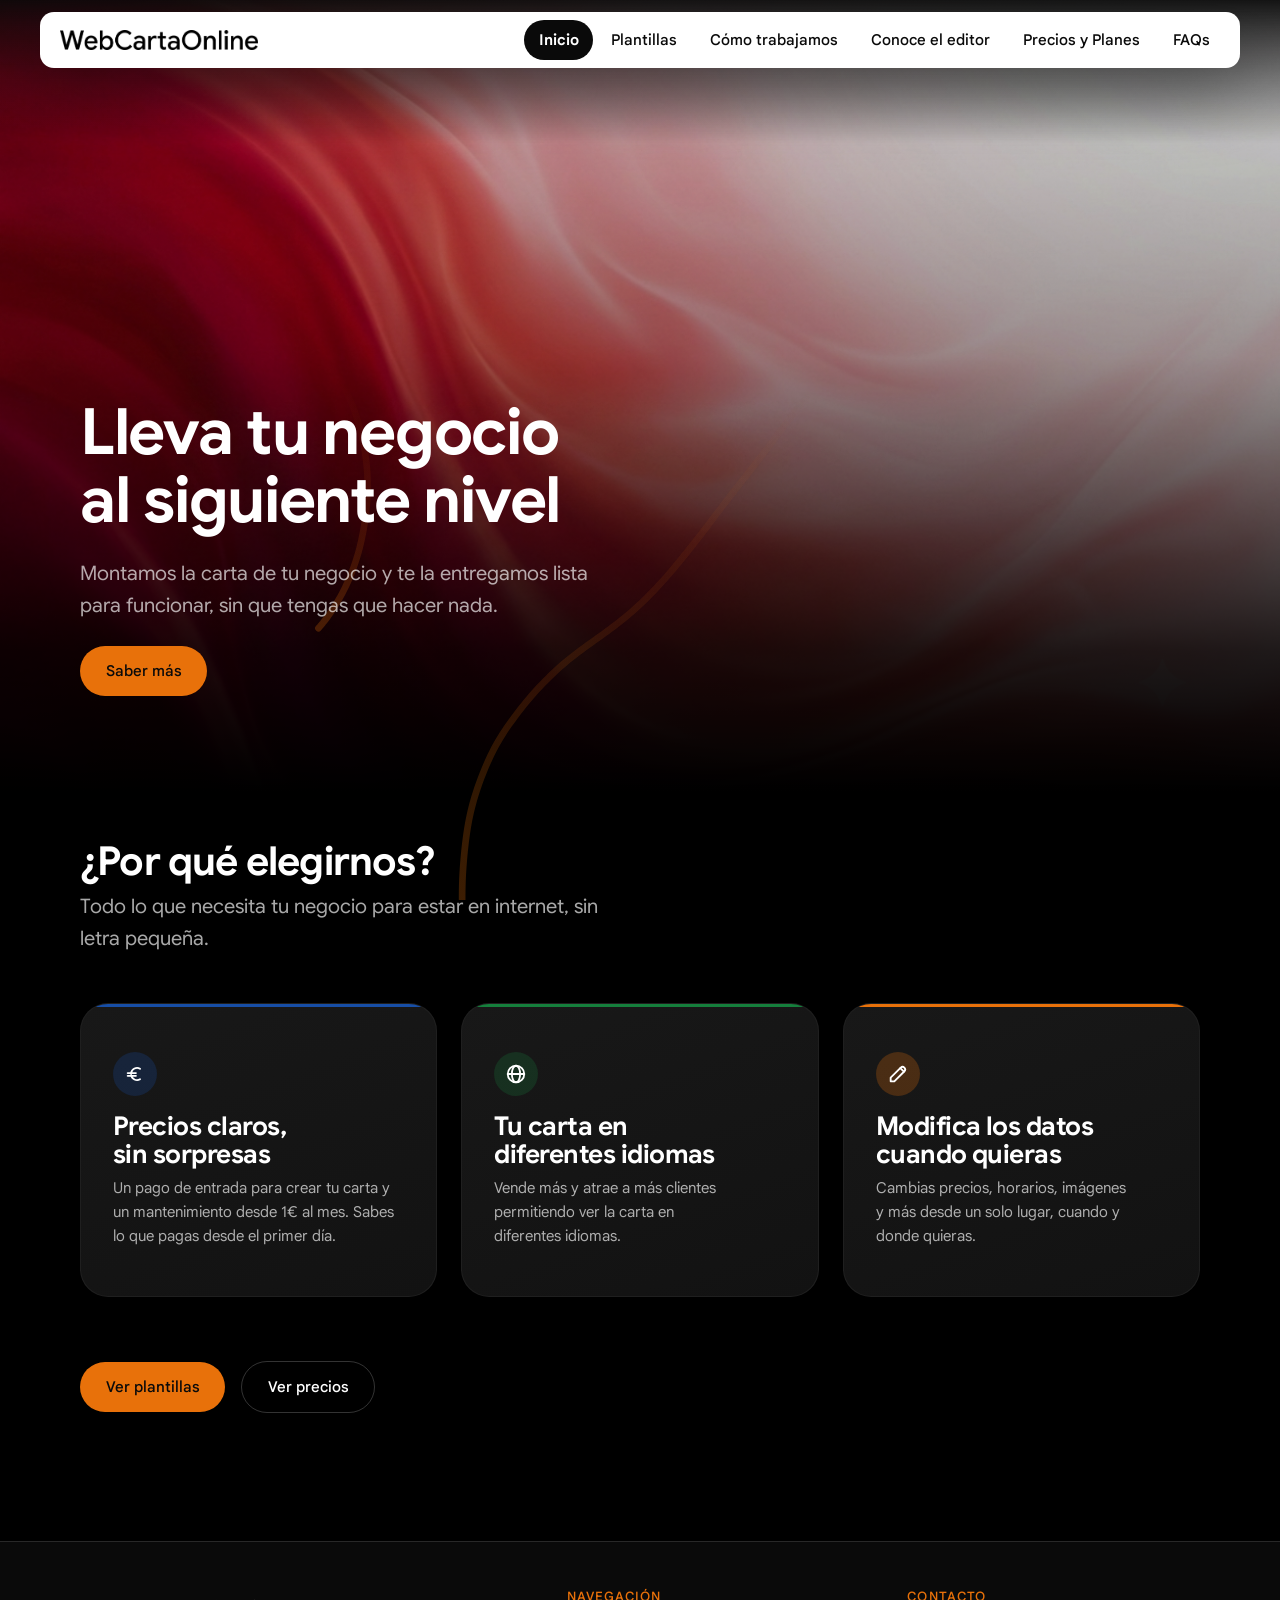
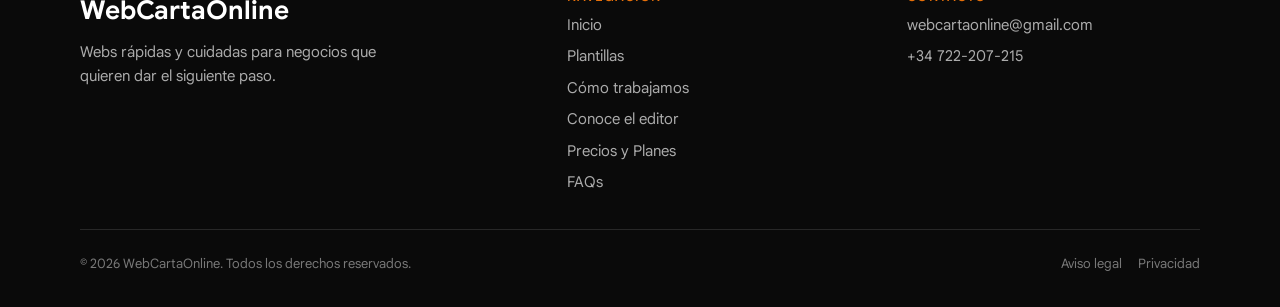
==== commit 8e0f2ff0: "Actualización de precios" ====
--- a/index.html
+++ b/index.html
@@ -127,9 +127,10 @@
                                 <path d="M4 14h9" />
                             </svg>
                         </span>
-                        <h3 class="feature__title">Tu carta en un solo pago</h3>
+                        <h3 class="feature__title">Precios claros, sin sorpresas</h3>
                         <p class="feature__text">
-                            Pagas una vez y la carta es tuya. Sin cuotas mensuales ni sorpresas.
+                            Un pago de entrada para crear tu carta y un mantenimiento desde 1€ al mes.
+                            Sabes lo que pagas desde el primer día.
                         </p>
                     </article>
 
